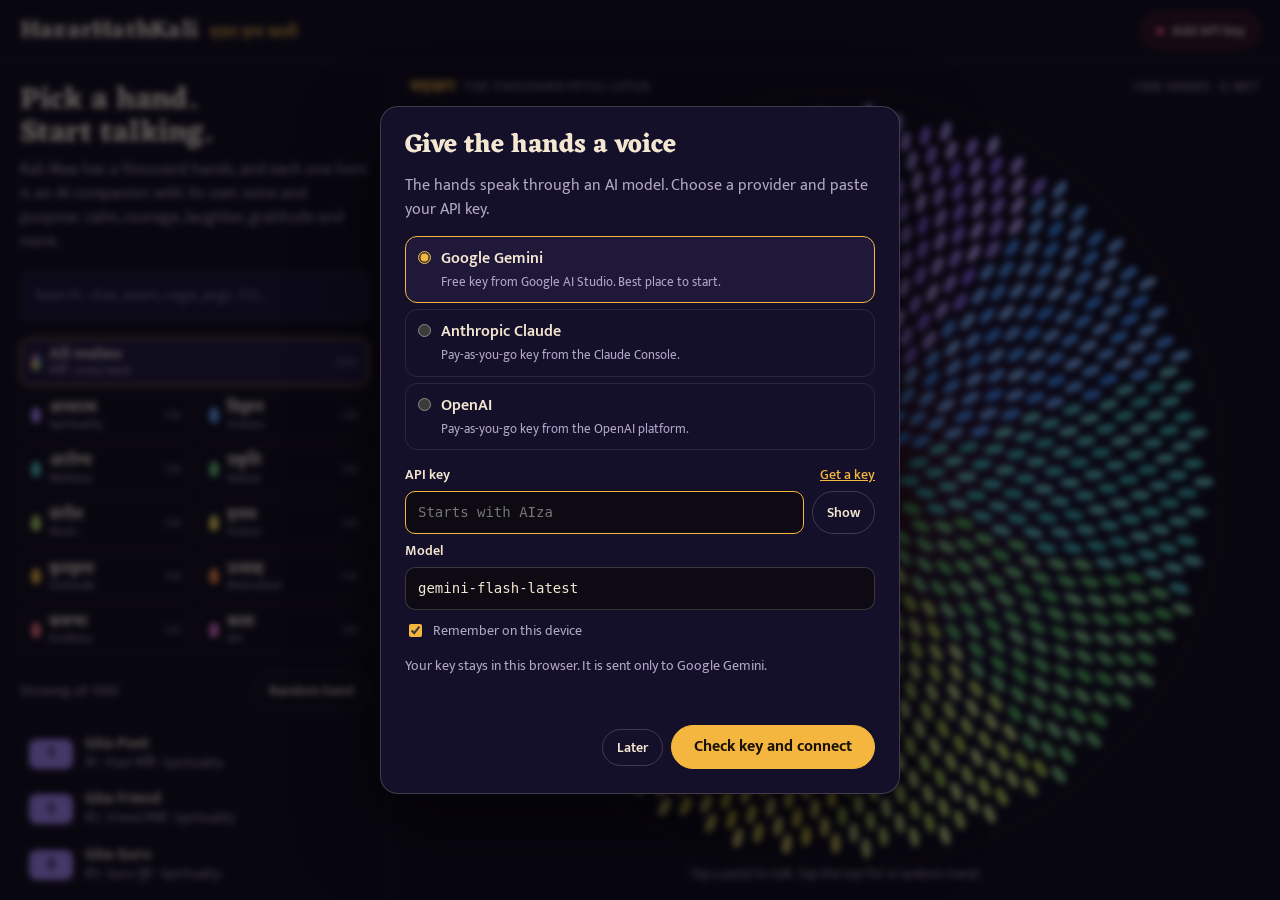
==== docs/index.html @ 764ba5b2 "Add web app: chat with Kali Maa's 1000 hands A static web UI in docs/ (ready for GitHub Pages): - Th" ====
<!DOCTYPE html>
<html lang="en">
<head>
<meta charset="UTF-8">
<meta name="viewport" content="width=device-width, initial-scale=1">
<title>HazarHathKali</title>
<meta name="description" content="Kali Maa's thousand hands: 1000 AI companions that spread positivity. Bring your own API key.">
<link rel="preconnect" href="https://fonts.googleapis.com">
<link rel="preconnect" href="https://fonts.gstatic.com" crossorigin>
<link rel="stylesheet" href="https://fonts.googleapis.com/css2?family=Eczar:wght@500;600;700&family=Mukta:wght@400;500;600;700&display=swap">
<link rel="stylesheet" href="styles.css">
</head>
<body>
<div class="app" id="app">
  <header class="topbar">
    <div class="brand">
      <span class="brand-name">HazarHathKali</span>
      <span class="brand-hi" lang="hi">हज़ार हाथ काली</span>
    </div>
    <button type="button" class="conn" id="connBtn" aria-haspopup="dialog">
      <span class="conn-dot" aria-hidden="true"></span>
      <span id="connLabel">Add API key</span>
    </button>
  </header>

  <main class="main">
    <section class="stage" id="stage" aria-label="The thousand-petal lotus. Each petal is one hand.">
      <canvas id="lotus" role="img" aria-label="A lotus of 1000 petals in ten coloured rings around a third eye. Each petal is a hand you can talk to."></canvas>
      <p class="stage-label"><span lang="hi">सहस्रार</span><span class="stage-label-en"> · the thousand-petal lotus</span></p>
      <p class="stage-stats" id="stageStats">1000 hands · 0 met</p>
      <p class="stage-hint">Tap a petal to talk. Tap the eye for a random hand.</p>
      <div class="tip" id="tip" hidden></div>
    </section>

    <aside class="side" aria-label="Find a hand">
      <div class="intro">
        <h1>Pick a hand. Start talking.</h1>
        <p>Kali Maa has a thousand hands, and each one here is an AI companion with its own voice and purpose: calm, courage, laughter, gratitude and more.</p>
      </div>

      <label class="search">
        <span class="visually-hidden">Search the hands</span>
        <input id="search" type="search" placeholder="Search: chai, exam, raga, yogi, 512…" autocomplete="off">
      </label>

      <div class="realms" id="realms" role="group" aria-label="Filter by realm"></div>

      <div class="list-head">
        <span id="listCount" class="list-count">Showing all 1000</span>
        <button type="button" class="ghost-btn" id="randomBtn">Random hand</button>
      </div>
      <ol class="hand-list" id="handList"></ol>
      <button type="button" class="ghost-btn more" id="moreBtn" hidden>Show more</button>
    </aside>
  </main>
</div>

<aside class="chat" id="chat" aria-labelledby="chatName" aria-hidden="true">
  <header class="chat-head">
    <span class="badge" id="chatBadge" aria-hidden="true"></span>
    <div class="chat-title">
      <h2 id="chatName">Hand</h2>
      <p id="chatMeta"></p>
    </div>
    <button type="button" class="icon-btn" id="closeChat" aria-label="Close chat">
      <svg viewBox="0 0 24 24" width="20" height="20" aria-hidden="true"><path d="M6 6l12 12M18 6L6 18" stroke="currentColor" stroke-width="2" stroke-linecap="round"/></svg>
    </button>
  </header>
  <details class="prompt" id="promptBox">
    <summary>See this hand's prompt</summary>
    <pre id="promptText"></pre>
    <div class="prompt-actions">
      <button type="button" class="ghost-btn" id="copyPrompt">Copy prompt</button>
      <button type="button" class="ghost-btn" id="clearChat">Clear conversation</button>
    </div>
  </details>
  <div class="messages" id="messages" aria-live="polite"></div>
  <div class="starters" id="starters"></div>
  <form class="composer" id="composer">
    <label class="visually-hidden" for="input">Your message</label>
    <textarea id="input" rows="1" placeholder="Write to this hand…" autocomplete="off"></textarea>
    <button type="submit" class="send" id="sendBtn">Send</button>
    <button type="button" class="send stop" id="stopBtn" hidden>Stop</button>
  </form>
  <p class="chat-foot" id="chatFoot"></p>
</aside>

<dialog class="keys" id="keyDialog" aria-labelledby="keyTitle">
  <form method="dialog" id="keyForm" novalidate>
    <h2 id="keyTitle">Give the hands a voice</h2>
    <p class="keys-lead">The hands speak through an AI model. Choose a provider and paste your API key.</p>
    <p class="keys-warn" id="keyWarn" hidden></p>
    <fieldset class="providers" id="providerList">
      <legend class="visually-hidden">AI provider</legend>
    </fieldset>
    <div class="key-fields" id="keyFields">
      <label for="keyInput">API key <a id="keyLink" href="#" target="_blank" rel="noopener">Get a key</a></label>
      <div class="key-row">
        <input id="keyInput" type="password" autocomplete="off" spellcheck="false" placeholder="Paste your key">
        <button type="button" class="ghost-btn" id="toggleKey">Show</button>
      </div>
      <label for="modelInput">Model</label>
      <input id="modelInput" list="modelList" autocomplete="off" spellcheck="false">
      <datalist id="modelList"></datalist>
      <label class="check"><input type="checkbox" id="rememberKey" checked> Remember on this device</label>
    </div>
    <p class="keys-note" id="keyNote">Your key stays in this browser. It is sent only to the provider you choose.</p>
    <p class="keys-status" id="keyStatus" role="status"></p>
    <div class="keys-actions">
      <button type="button" class="ghost-btn danger" id="forgetKey" hidden>Remove key</button>
      <span class="spacer"></span>
      <button type="button" class="ghost-btn" id="laterBtn">Later</button>
      <button type="submit" class="primary" id="connectBtn">Connect</button>
    </div>
  </form>
</dialog>

<script src="hands.js"></script>
<script src="providers.js"></script>
<script src="app.js"></script>
</body>
</html>
---- docs/styles.css ----
/* HazarHathKali: a temple at night. One deliberate dark theme. */
:root {
  color-scheme: dark;
  --night: #0d0a14;
  --dusk: #15102a;
  --dusk-2: #1f1838;
  --dusk-3: #2a2149;
  --line: rgba(244, 231, 209, 0.1);
  --line-2: rgba(244, 231, 209, 0.2);
  --sandal: #f4e7d1;
  --ash: #b0a6c6;
  --ash-2: #857b9e;
  --hibiscus: #e23a4f;
  --hibiscus-2: #ff5a6e;
  --marigold: #f4b63f;
  --ok: #7fd49a;
  --font-display: 'Eczar', 'Noto Serif Devanagari', Georgia, serif;
  --font-body: 'Mukta', 'Noto Sans Devanagari', system-ui, -apple-system, 'Segoe UI', sans-serif;
  --gutter: 20px;
}

* { box-sizing: border-box; }
[hidden] { display: none !important; }
html { height: 100%; box-sizing: border-box; background: var(--night); }
body {
  height: 100%;
  margin: 0;
  background: var(--night);
  color: var(--sandal);
  font: 400 16px/1.5 var(--font-body);
  -webkit-font-smoothing: antialiased;
}
button, input, textarea { font: inherit; color: inherit; }
a { color: var(--marigold); }
:focus-visible { outline: 2px solid var(--marigold); outline-offset: 2px; }
.visually-hidden {
  position: absolute; width: 1px; height: 1px; margin: -1px; padding: 0;
  overflow: hidden; clip: rect(0 0 0 0); white-space: nowrap; border: 0;
}

/* ---------- Layout ---------- */
.app { display: grid; grid-template-rows: auto 1fr; height: 100%; }

.topbar {
  display: flex; align-items: center; justify-content: space-between; gap: 12px;
  padding-block: 12px; padding-inline: var(--gutter);
  border-bottom: 1px solid var(--line);
}
.brand { display: flex; align-items: baseline; gap: 12px; min-width: 0; flex-wrap: wrap; }
.brand-name { font: 700 24px/1 var(--font-display); letter-spacing: 0.01em; }
.brand-hi { font: 500 15px/1 var(--font-display); color: var(--marigold); }

.conn {
  display: inline-flex; align-items: center; gap: 8px; flex-shrink: 0;
  padding: 7px 14px; border-radius: 999px; cursor: pointer;
  background: rgba(226, 58, 79, 0.14); border: 1px solid rgba(226, 58, 79, 0.5);
  font-size: 14px; font-weight: 600; max-width: 60vw;
}
.conn span:last-child { overflow: hidden; text-overflow: ellipsis; white-space: nowrap; }
.conn-dot { width: 8px; height: 8px; border-radius: 50%; background: var(--hibiscus-2); flex-shrink: 0; }
.conn.is-on { background: rgba(127, 212, 154, 0.1); border-color: rgba(127, 212, 154, 0.4); }
.conn.is-on .conn-dot { background: var(--ok); }
.conn:hover { border-color: var(--marigold); }

.main { display: grid; grid-template-columns: minmax(300px, 390px) 1fr; min-height: 0; }
.stage { position: relative; min-height: 0; order: 2; overflow: hidden; }
.side {
  order: 1; min-height: 0; overflow: auto;
  display: flex; flex-direction: column; gap: 18px;
  padding-block: 22px 28px; padding-inline: var(--gutter);
  border-right: 1px solid var(--line);
}

/* ---------- Stage ---------- */
#lotus { display: block; width: 100%; height: 100%; cursor: crosshair; touch-action: manipulation; }
#lotus.is-pointing { cursor: pointer; }
.stage-label, .stage-stats, .stage-hint {
  position: absolute; margin: 0; pointer-events: none;
  font-size: 13px; letter-spacing: 0.06em; text-transform: uppercase; color: var(--ash);
}
.stage-label { top: 16px; left: 20px; }
.stage-label [lang="hi"] { font: 600 16px/1 var(--font-display); letter-spacing: 0; text-transform: none; color: var(--marigold); }
.stage-stats { top: 16px; right: 20px; font-variant-numeric: tabular-nums; }
.stage-hint { bottom: 16px; left: 0; right: 0; text-align: center; text-transform: none; letter-spacing: 0; font-size: 14px; }

.tip {
  position: absolute; z-index: 2; pointer-events: none;
  padding: 8px 12px; border-radius: 10px; max-width: 240px;
  background: rgba(21, 16, 42, 0.94); border: 1px solid var(--line-2);
  box-shadow: 0 8px 24px rgba(0, 0, 0, 0.4);
  font-size: 14px; line-height: 1.35;
}
.tip strong { display: block; font: 600 16px/1.2 var(--font-display); }
.tip span { color: var(--ash); }

/* ---------- Sidebar ---------- */
.intro h1 {
  margin: 0 0 8px; font: 700 30px/1.1 var(--font-display); text-wrap: balance;
}
.intro p { margin: 0; color: var(--ash); max-width: 60ch; }

.search input {
  width: 100%; padding: 11px 14px; border-radius: 10px;
  background: var(--dusk); border: 1px solid var(--line-2);
}
.search input::placeholder { color: var(--ash-2); }
.search input:focus { border-color: var(--marigold); outline: none; }

.realms { display: grid; grid-template-columns: 1fr 1fr; gap: 6px; }
.realm {
  display: grid; grid-template-columns: auto 1fr auto; align-items: center; gap: 8px;
  padding: 7px 10px; border-radius: 10px; cursor: pointer; text-align: left;
  background: transparent; border: 1px solid var(--line);
  font-size: 14px; line-height: 1.2;
}
.realm:hover { border-color: var(--line-2); background: var(--dusk); }
.realm[aria-pressed="true"] { border-color: var(--marigold); background: var(--dusk-2); }
.realm.all { grid-column: 1 / -1; }
.realm-swatch { width: 10px; height: 16px; border-radius: 50% 50% 50% 50% / 60% 60% 40% 40%; }
.realm-name { display: flex; flex-direction: column; min-width: 0; }
.realm-name b { font: 600 15px/1.15 var(--font-display); }
.realm-name small { color: var(--ash); font-size: 12px; }
.realm-count { color: var(--ash-2); font-size: 12px; font-variant-numeric: tabular-nums; }

.list-head { display: flex; align-items: center; justify-content: space-between; gap: 12px; }
.list-count { color: var(--ash); font-size: 14px; font-variant-numeric: tabular-nums; }

.ghost-btn {
  padding: 7px 14px; border-radius: 999px; cursor: pointer;
  background: transparent; border: 1px solid var(--line-2);
  font-size: 14px; font-weight: 600;
}
.ghost-btn:hover { border-color: var(--marigold); color: var(--marigold); }
.ghost-btn.danger:hover { border-color: var(--hibiscus-2); color: var(--hibiscus-2); }
.more { align-self: center; }

.hand-list { list-style: none; margin: 0; padding: 0; display: flex; flex-direction: column; gap: 2px; }
.hand {
  width: 100%; display: grid; grid-template-columns: 44px 1fr; align-items: center; gap: 12px;
  padding: 6px 8px; border-radius: 10px; cursor: pointer; text-align: left;
  background: transparent; border: 1px solid transparent;
}
.hand:hover, .hand:focus-visible { background: var(--dusk); border-color: var(--line); }
.hand.is-active { background: var(--dusk-2); border-color: var(--line-2); }
.hand-num {
  display: grid; place-items: center; width: 44px; height: 30px; border-radius: 8px;
  font: 600 15px/1 var(--font-display); color: #140f22;
}
.hand-text { display: flex; flex-direction: column; min-width: 0; }
.hand-text b { font-weight: 600; line-height: 1.25; }
.hand-text small { color: var(--ash); font-size: 13px; }
.hand.is-met .hand-text b::after { content: " · met"; color: var(--marigold); font-weight: 500; font-size: 12px; }
.empty { color: var(--ash); padding: 12px 8px; }

/* ---------- Chat drawer ---------- */
.chat {
  position: fixed; z-index: 10; top: 0; right: 0; bottom: 0;
  width: min(460px, 100%);
  display: grid; grid-template-rows: auto auto 1fr auto auto auto;
  padding-top: env(safe-area-inset-top, 0px);
  padding-bottom: env(safe-area-inset-bottom, 0px);
  background: var(--dusk); border-left: 1px solid var(--line-2);
  box-shadow: -24px 0 48px rgba(0, 0, 0, 0.45);
  transform: translateX(105%); visibility: hidden;
  transition: transform 0.28s ease, visibility 0s linear 0.28s;
}
.chat.is-open { transform: none; visibility: visible; transition: transform 0.28s ease; }

.chat-head {
  display: grid; grid-template-columns: auto 1fr auto; align-items: center; gap: 12px;
  padding: 14px 16px; border-bottom: 1px solid var(--line);
}
.badge {
  display: grid; place-items: center; width: 52px; height: 52px; border-radius: 50%;
  font: 700 18px/1 var(--font-display); color: #140f22;
}
.chat-title { min-width: 0; }
.chat-title h2 { margin: 0; font: 700 22px/1.15 var(--font-display); }
.chat-title p { margin: 2px 0 0; color: var(--ash); font-size: 14px; }
.icon-btn {
  display: grid; place-items: center; width: 38px; height: 38px; border-radius: 50%; cursor: pointer;
  background: transparent; border: 1px solid var(--line-2);
}
.icon-btn:hover { border-color: var(--marigold); color: var(--marigold); }

.prompt { border-bottom: 1px solid var(--line); padding: 0 16px; }
.prompt summary {
  cursor: pointer; padding: 10px 0; color: var(--marigold); font-size: 14px; font-weight: 600;
}
.prompt pre {
  margin: 0 0 10px; max-height: 38vh; overflow: auto; white-space: pre-wrap;
  padding: 12px; border-radius: 10px; background: var(--night); border: 1px solid var(--line);
  font: 13px/1.5 ui-monospace, 'SFMono-Regular', Menlo, Consolas, monospace; color: var(--ash);
}
.prompt-actions { display: flex; gap: 8px; flex-wrap: wrap; padding-bottom: 12px; }

.messages { overflow-y: auto; padding: 16px; display: flex; flex-direction: column; gap: 12px; min-height: 0; }
.msg { max-width: 88%; padding: 10px 14px; border-radius: 16px; overflow-wrap: anywhere; }
.msg p { margin: 0 0 8px; }
.msg p:last-child, .msg ul:last-child, .msg ol:last-child { margin-bottom: 0; }
.msg ul, .msg ol { margin: 0 0 8px; padding-left: 20px; }
.msg code { font-family: ui-monospace, Menlo, Consolas, monospace; font-size: 0.9em; }
.msg.bot { align-self: flex-start; background: var(--dusk-2); border-bottom-left-radius: 4px; }
.msg.me { align-self: flex-end; background: rgba(226, 58, 79, 0.22); border: 1px solid rgba(226, 58, 79, 0.35); border-bottom-right-radius: 4px; white-space: pre-wrap; }
.msg.thinking { color: var(--ash); }
.msg.thinking::after { content: ""; display: inline-block; width: 1.2em; text-align: left; animation: dots 1.2s steps(4, end) infinite; }
@keyframes dots { 0% { content: ""; } 25% { content: "."; } 50% { content: ".."; } 75% { content: "..."; } }
.msg-error {
  align-self: stretch; padding: 10px 14px; border-radius: 12px; font-size: 14px;
  background: rgba(226, 58, 79, 0.1); border: 1px solid rgba(226, 58, 79, 0.4);
}
.msg-error button { margin-top: 8px; }
.msg-note { color: var(--ash-2); font-size: 13px; margin-top: 4px; }

.starters { display: flex; flex-wrap: wrap; gap: 8px; padding: 0 16px 12px; }
.starter {
  padding: 7px 12px; border-radius: 999px; cursor: pointer; font-size: 14px; text-align: left;
  background: transparent; border: 1px solid var(--line-2); color: var(--sandal);
}
.starter:hover { border-color: var(--marigold); color: var(--marigold); }

.composer {
  display: grid; grid-template-columns: 1fr auto; gap: 8px; align-items: end;
  padding: 12px 16px; border-top: 1px solid var(--line);
}
.composer textarea {
  resize: none; max-height: 160px; padding: 10px 12px; border-radius: 12px;
  background: var(--night); border: 1px solid var(--line-2); line-height: 1.4;
}
.composer textarea:focus { outline: none; border-color: var(--marigold); }
.send {
  padding: 10px 18px; border-radius: 12px; cursor: pointer; font-weight: 700;
  background: var(--hibiscus); border: 1px solid var(--hibiscus); color: #fff;
}
.send:hover { background: var(--hibiscus-2); }
.send:disabled { opacity: 0.5; cursor: default; }
.send.stop { background: transparent; color: var(--sandal); border-color: var(--line-2); }
.chat-foot { margin: 0; padding: 0 16px 12px; color: var(--ash-2); font-size: 13px; }
.chat-foot button {
  padding: 0; background: none; border: 0; cursor: pointer;
  color: var(--marigold); text-decoration: underline; font-size: 13px;
}

/* ---------- Key dialog ---------- */
.keys {
  width: min(520px, calc(100% - 32px)); max-height: calc(100% - 32px); overflow: auto;
  padding: 0; border-radius: 18px; border: 1px solid var(--line-2);
  background: var(--dusk); color: var(--sandal);
  box-shadow: 0 30px 80px rgba(0, 0, 0, 0.6);
}
.keys::backdrop { background: rgba(8, 6, 14, 0.62); backdrop-filter: blur(3px); }
.keys form { display: flex; flex-direction: column; gap: 14px; padding: 24px; }
.keys h2 { margin: 0; font: 700 26px/1.1 var(--font-display); }
.keys-lead, .keys-note { margin: 0; color: var(--ash); }
.keys-note { font-size: 14px; }
.keys-warn {
  margin: 0; padding: 10px 12px; border-radius: 10px; font-size: 14px;
  background: rgba(244, 182, 63, 0.1); border: 1px solid rgba(244, 182, 63, 0.4);
}
.providers { display: flex; flex-direction: column; gap: 6px; margin: 0; padding: 0; border: 0; }
.provider {
  display: grid; grid-template-columns: auto 1fr; gap: 2px 10px; align-items: start;
  padding: 10px 12px; border-radius: 12px; cursor: pointer;
  border: 1px solid var(--line);
}
.provider:hover { border-color: var(--line-2); }
.provider:has(input:checked) { border-color: var(--marigold); background: var(--dusk-2); }
.provider.is-disabled { opacity: 0.45; cursor: not-allowed; }
.provider input { margin: 4px 0 0; accent-color: var(--marigold); grid-row: span 2; }
.provider b { font-weight: 600; }
.provider small { color: var(--ash); font-size: 13px; }
.key-fields { display: flex; flex-direction: column; gap: 6px; }
.key-fields > label { font-size: 14px; font-weight: 600; display: flex; justify-content: space-between; gap: 8px; }
.key-fields > label a { font-weight: 500; }
.key-row { display: grid; grid-template-columns: 1fr auto; gap: 8px; }
.key-fields input[type="password"], .key-fields input[type="text"], #modelInput {
  width: 100%; padding: 10px 12px; border-radius: 10px;
  background: var(--night); border: 1px solid var(--line-2);
  font-family: ui-monospace, Menlo, Consolas, monospace; font-size: 14px;
}
.key-fields input:focus { outline: none; border-color: var(--marigold); }
.key-fields .check { font-weight: 400; justify-content: flex-start; align-items: center; gap: 8px; color: var(--ash); margin-top: 4px; }
.key-fields .check input { accent-color: var(--marigold); }
.keys-status { margin: 0; min-height: 1.5em; font-size: 14px; }
.keys-status.is-error { color: var(--hibiscus-2); }
.keys-status.is-ok { color: var(--ok); }
.keys-actions { display: flex; align-items: center; gap: 8px; flex-wrap: wrap; }
.spacer { flex: 1; }
.primary {
  padding: 9px 22px; border-radius: 999px; cursor: pointer; font-weight: 700;
  background: var(--marigold); border: 1px solid var(--marigold); color: #1a1206;
}
.primary:hover { background: #ffc85a; }
.primary:disabled { opacity: 0.6; cursor: default; }

/* ---------- Phone ---------- */
@media (max-width: 860px) {
  :root { --gutter: 16px; }
  .app { height: auto; min-height: 100%; }
  .main { grid-template-columns: 1fr; }
  .stage { order: 1; aspect-ratio: 1 / 1; max-height: 78vh; width: 100%; max-width: 100%; }
  .side { order: 2; overflow: visible; border-right: 0; border-top: 1px solid var(--line); }
  .brand-name { font-size: 21px; }
  .brand-hi { font-size: 13px; }
  .intro h1 { font-size: 26px; }
  .stage-label { left: 16px; top: 12px; font-size: 11px; }
  .stage-label-en { display: none; }
  .stage-stats { right: 16px; top: 12px; font-size: 11px; }
  .stage-hint { bottom: 10px; font-size: 13px; }
  .chat { border-left: 0; }
}

@media (prefers-reduced-motion: reduce) {
  .chat, .chat.is-open { transition: none; }
  .msg.thinking::after { animation: none; content: "..."; }
}
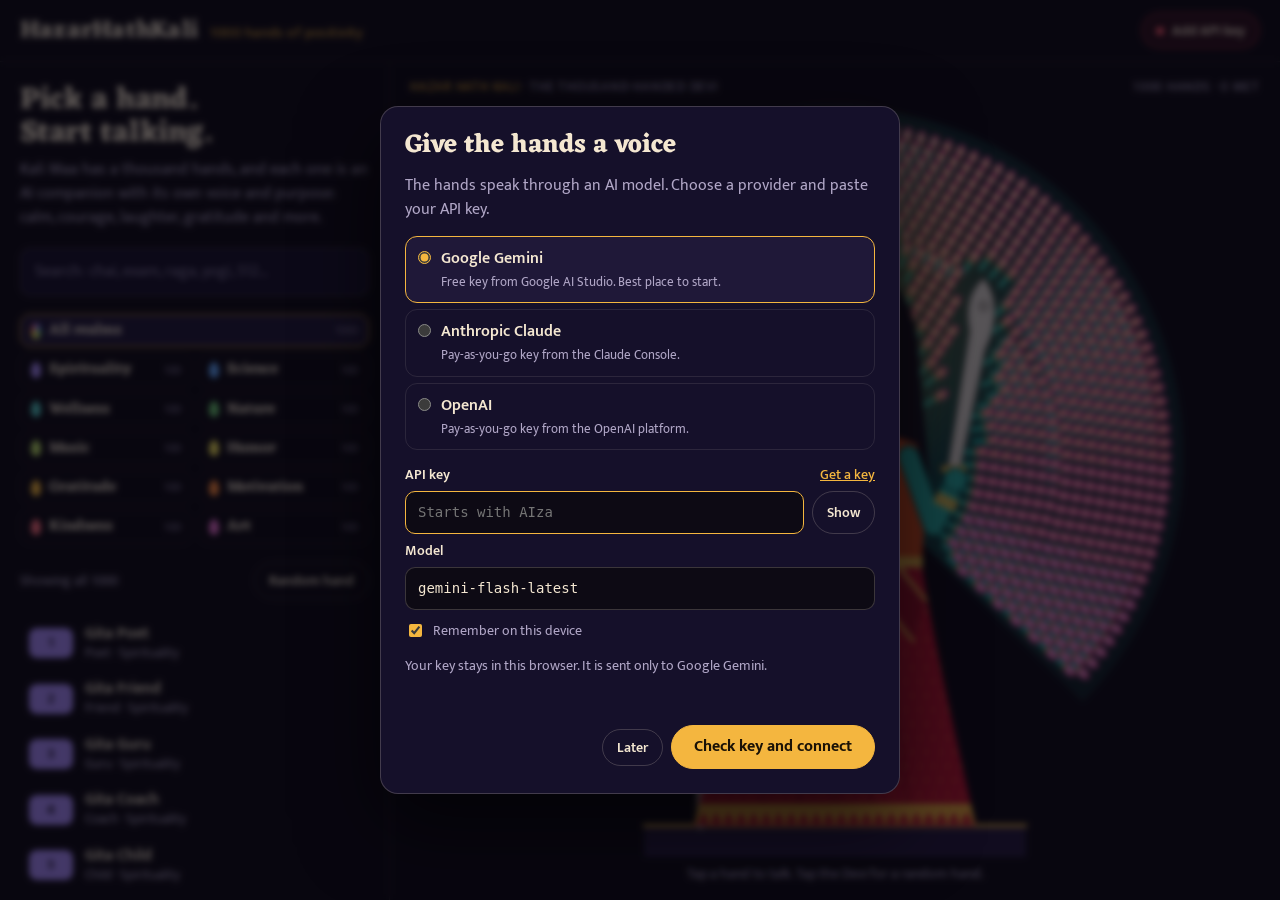
==== commit d9557764: "Draw Hazar Hath Kali with her 1000 hands; English-only text - New devi.js draws the Devi like the Ha" ====
--- a/docs/index.html
+++ b/docs/index.html
@@ -15,7 +15,7 @@
   <header class="topbar">
     <div class="brand">
       <span class="brand-name">HazarHathKali</span>
-      <span class="brand-hi" lang="hi">हज़ार हाथ काली</span>
+      <span class="brand-tag">1000 hands of positivity</span>
     </div>
     <button type="button" class="conn" id="connBtn" aria-haspopup="dialog">
       <span class="conn-dot" aria-hidden="true"></span>
@@ -24,18 +24,18 @@
   </header>
 
   <main class="main">
-    <section class="stage" id="stage" aria-label="The thousand-petal lotus. Each petal is one hand.">
-      <canvas id="lotus" role="img" aria-label="A lotus of 1000 petals in ten coloured rings around a third eye. Each petal is a hand you can talk to."></canvas>
-      <p class="stage-label"><span lang="hi">सहस्रार</span><span class="stage-label-en"> · the thousand-petal lotus</span></p>
+    <section class="stage" id="stage" aria-label="Hazar Hath Kali with her thousand hands. Each hand is a companion you can talk to.">
+      <canvas id="devi" role="img" aria-label="Hazar Hath Kali: a turquoise Devi with a third eye, gold crown and red sari, holding a trishul and a sword, with a fan of 1000 hands spread behind her."></canvas>
+      <p class="stage-label">Hazar Hath Kali<span class="stage-label-en"> · the thousand-handed Devi</span></p>
       <p class="stage-stats" id="stageStats">1000 hands · 0 met</p>
-      <p class="stage-hint">Tap a petal to talk. Tap the eye for a random hand.</p>
+      <p class="stage-hint">Tap a hand to talk. Tap the Devi for a random hand.</p>
       <div class="tip" id="tip" hidden></div>
     </section>
 
     <aside class="side" aria-label="Find a hand">
       <div class="intro">
         <h1>Pick a hand. Start talking.</h1>
-        <p>Kali Maa has a thousand hands, and each one here is an AI companion with its own voice and purpose: calm, courage, laughter, gratitude and more.</p>
+        <p>Kali Maa has a thousand hands, and each one is an AI companion with its own voice and purpose: calm, courage, laughter, gratitude and more.</p>
       </div>
 
       <label class="search">
@@ -117,6 +117,7 @@
 
 <script src="hands.js"></script>
 <script src="providers.js"></script>
+<script src="devi.js"></script>
 <script src="app.js"></script>
 </body>
 </html>
--- a/docs/styles.css
+++ b/docs/styles.css
@@ -48,7 +48,7 @@
 }
 .brand { display: flex; align-items: baseline; gap: 12px; min-width: 0; flex-wrap: wrap; }
 .brand-name { font: 700 24px/1 var(--font-display); letter-spacing: 0.01em; }
-.brand-hi { font: 500 15px/1 var(--font-display); color: var(--marigold); }
+.brand-tag { font-size: 14px; color: var(--marigold); letter-spacing: 0.04em; }
 
 .conn {
   display: inline-flex; align-items: center; gap: 8px; flex-shrink: 0;
@@ -72,14 +72,15 @@
 }
 
 /* ---------- Stage ---------- */
-#lotus { display: block; width: 100%; height: 100%; cursor: crosshair; touch-action: manipulation; }
-#lotus.is-pointing { cursor: pointer; }
+#devi { display: block; width: 100%; height: 100%; cursor: crosshair; touch-action: manipulation; }
+#devi.is-pointing { cursor: pointer; }
 .stage-label, .stage-stats, .stage-hint {
   position: absolute; margin: 0; pointer-events: none;
   font-size: 13px; letter-spacing: 0.06em; text-transform: uppercase; color: var(--ash);
 }
 .stage-label { top: 16px; left: 20px; }
-.stage-label [lang="hi"] { font: 600 16px/1 var(--font-display); letter-spacing: 0; text-transform: none; color: var(--marigold); }
+.stage-label { color: var(--marigold); }
+.stage-label-en { color: var(--ash); }
 .stage-stats { top: 16px; right: 20px; font-variant-numeric: tabular-nums; }
 .stage-hint { bottom: 16px; left: 0; right: 0; text-align: center; text-transform: none; letter-spacing: 0; font-size: 14px; }
 
@@ -119,7 +120,6 @@
 .realm-swatch { width: 10px; height: 16px; border-radius: 50% 50% 50% 50% / 60% 60% 40% 40%; }
 .realm-name { display: flex; flex-direction: column; min-width: 0; }
 .realm-name b { font: 600 15px/1.15 var(--font-display); }
-.realm-name small { color: var(--ash); font-size: 12px; }
 .realm-count { color: var(--ash-2); font-size: 12px; font-variant-numeric: tabular-nums; }
 
 .list-head { display: flex; align-items: center; justify-content: space-between; gap: 12px; }
@@ -144,7 +144,7 @@
 .hand.is-active { background: var(--dusk-2); border-color: var(--line-2); }
 .hand-num {
   display: grid; place-items: center; width: 44px; height: 30px; border-radius: 8px;
-  font: 600 15px/1 var(--font-display); color: #140f22;
+  font: 700 14px/1 var(--font-body); color: #140f22; font-variant-numeric: tabular-nums;
 }
 .hand-text { display: flex; flex-direction: column; min-width: 0; }
 .hand-text b { font-weight: 600; line-height: 1.25; }
@@ -172,7 +172,7 @@
 }
 .badge {
   display: grid; place-items: center; width: 52px; height: 52px; border-radius: 50%;
-  font: 700 18px/1 var(--font-display); color: #140f22;
+  font: 700 16px/1 var(--font-body); color: #140f22; font-variant-numeric: tabular-nums;
 }
 .chat-title { min-width: 0; }
 .chat-title h2 { margin: 0; font: 700 22px/1.15 var(--font-display); }
@@ -298,10 +298,10 @@
   :root { --gutter: 16px; }
   .app { height: auto; min-height: 100%; }
   .main { grid-template-columns: 1fr; }
-  .stage { order: 1; aspect-ratio: 1 / 1; max-height: 78vh; width: 100%; max-width: 100%; }
+  .stage { order: 1; aspect-ratio: 432 / 520; max-height: 86vh; width: 100%; max-width: 100%; }
   .side { order: 2; overflow: visible; border-right: 0; border-top: 1px solid var(--line); }
   .brand-name { font-size: 21px; }
-  .brand-hi { font-size: 13px; }
+  .brand-tag { font-size: 12px; }
   .intro h1 { font-size: 26px; }
   .stage-label { left: 16px; top: 12px; font-size: 11px; }
   .stage-label-en { display: none; }
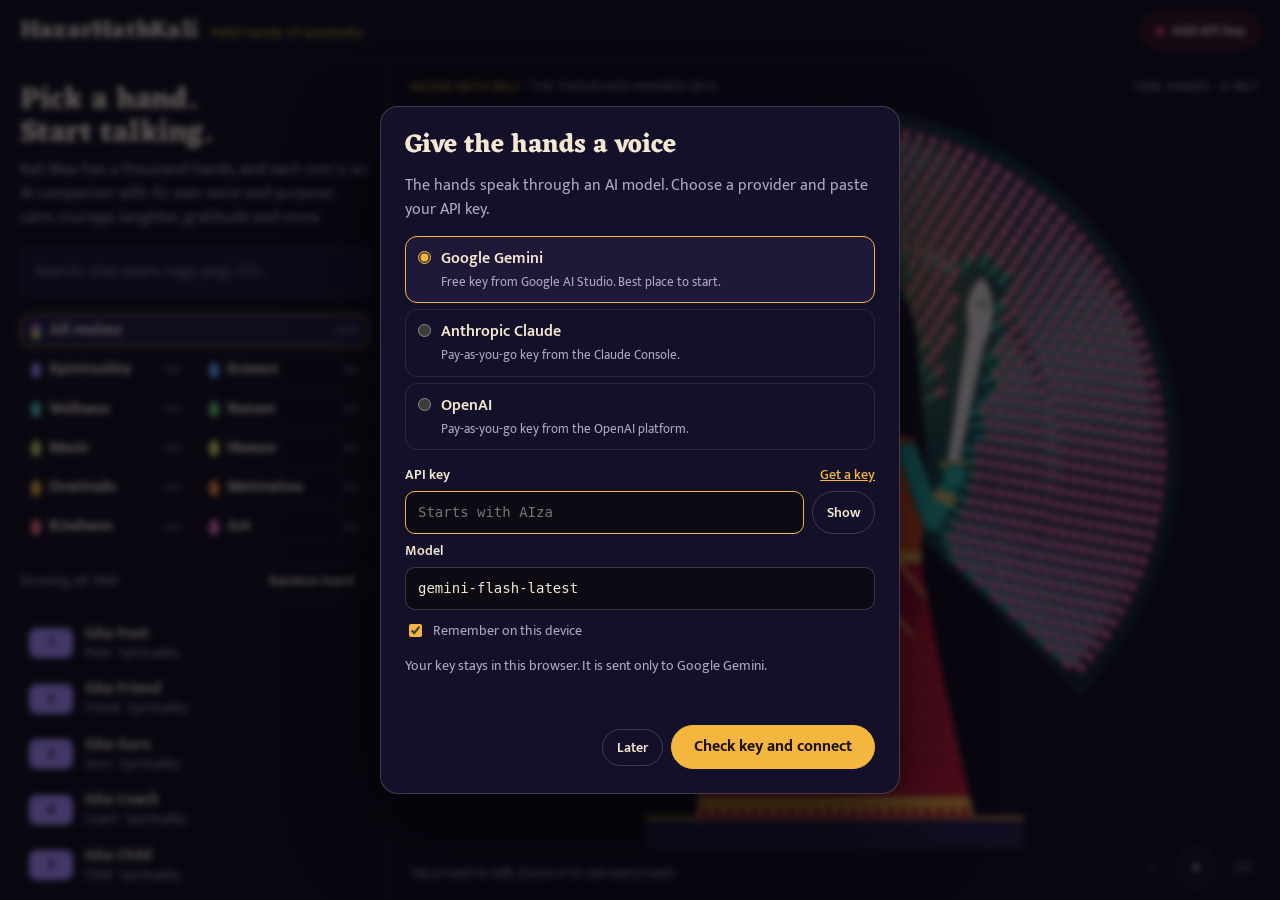
==== commit e0856bcc: "Five-fingered hands with zoom; new plain-English README - Every one of the 1000 hands is now drawn w" ====
--- a/docs/index.html
+++ b/docs/index.html
@@ -28,7 +28,12 @@
       <canvas id="devi" role="img" aria-label="Hazar Hath Kali: a turquoise Devi with a third eye, gold crown and red sari, holding a trishul and a sword, with a fan of 1000 hands spread behind her."></canvas>
       <p class="stage-label">Hazar Hath Kali<span class="stage-label-en"> · the thousand-handed Devi</span></p>
       <p class="stage-stats" id="stageStats">1000 hands · 0 met</p>
-      <p class="stage-hint">Tap a hand to talk. Tap the Devi for a random hand.</p>
+      <p class="stage-hint">Tap a hand to talk. Zoom in to see every hand.</p>
+      <div class="zoom" role="group" aria-label="Zoom">
+        <button type="button" id="zoomOut" aria-label="Zoom out" disabled>−</button>
+        <button type="button" id="zoomIn" aria-label="Zoom in">+</button>
+        <button type="button" id="zoomFit" aria-label="Show the whole Devi" disabled>Fit</button>
+      </div>
       <div class="tip" id="tip" hidden></div>
     </section>
 
--- a/docs/styles.css
+++ b/docs/styles.css
@@ -79,10 +79,22 @@
   font-size: 13px; letter-spacing: 0.06em; text-transform: uppercase; color: var(--ash);
 }
 .stage-label { top: 16px; left: 20px; }
+.stage-label, .stage-stats { text-shadow: 0 1px 3px rgba(0, 0, 0, 0.9), 0 0 10px rgba(0, 0, 0, 0.8); }
+.stage.is-zoomed .stage-hint { display: none; }
 .stage-label { color: var(--marigold); }
 .stage-label-en { color: var(--ash); }
 .stage-stats { top: 16px; right: 20px; font-variant-numeric: tabular-nums; }
-.stage-hint { bottom: 16px; left: 0; right: 0; text-align: center; text-transform: none; letter-spacing: 0; font-size: 14px; }
+.stage-hint { bottom: 18px; left: 20px; right: 190px; text-transform: none; letter-spacing: 0; font-size: 14px; line-height: 1.3; }
+
+.zoom { position: absolute; right: 16px; bottom: 12px; display: flex; gap: 6px; }
+.zoom button {
+  min-width: 40px; height: 40px; padding: 0 12px; border-radius: 999px; cursor: pointer;
+  background: rgba(21, 16, 42, 0.88); border: 1px solid var(--line-2);
+  font-size: 18px; font-weight: 700; line-height: 1;
+}
+.zoom button:last-child { font-size: 14px; }
+.zoom button:hover:not(:disabled) { border-color: var(--marigold); color: var(--marigold); }
+.zoom button:disabled { opacity: 0.4; cursor: default; }
 
 .tip {
   position: absolute; z-index: 2; pointer-events: none;
@@ -306,7 +318,9 @@
   .stage-label { left: 16px; top: 12px; font-size: 11px; }
   .stage-label-en { display: none; }
   .stage-stats { right: 16px; top: 12px; font-size: 11px; }
-  .stage-hint { bottom: 10px; font-size: 13px; }
+  .stage-hint { bottom: 12px; left: 16px; right: 160px; font-size: 13px; }
+  .zoom { right: 12px; bottom: 8px; gap: 4px; }
+  .zoom button { min-width: 36px; height: 36px; padding: 0 10px; }
   .chat { border-left: 0; }
 }
 
